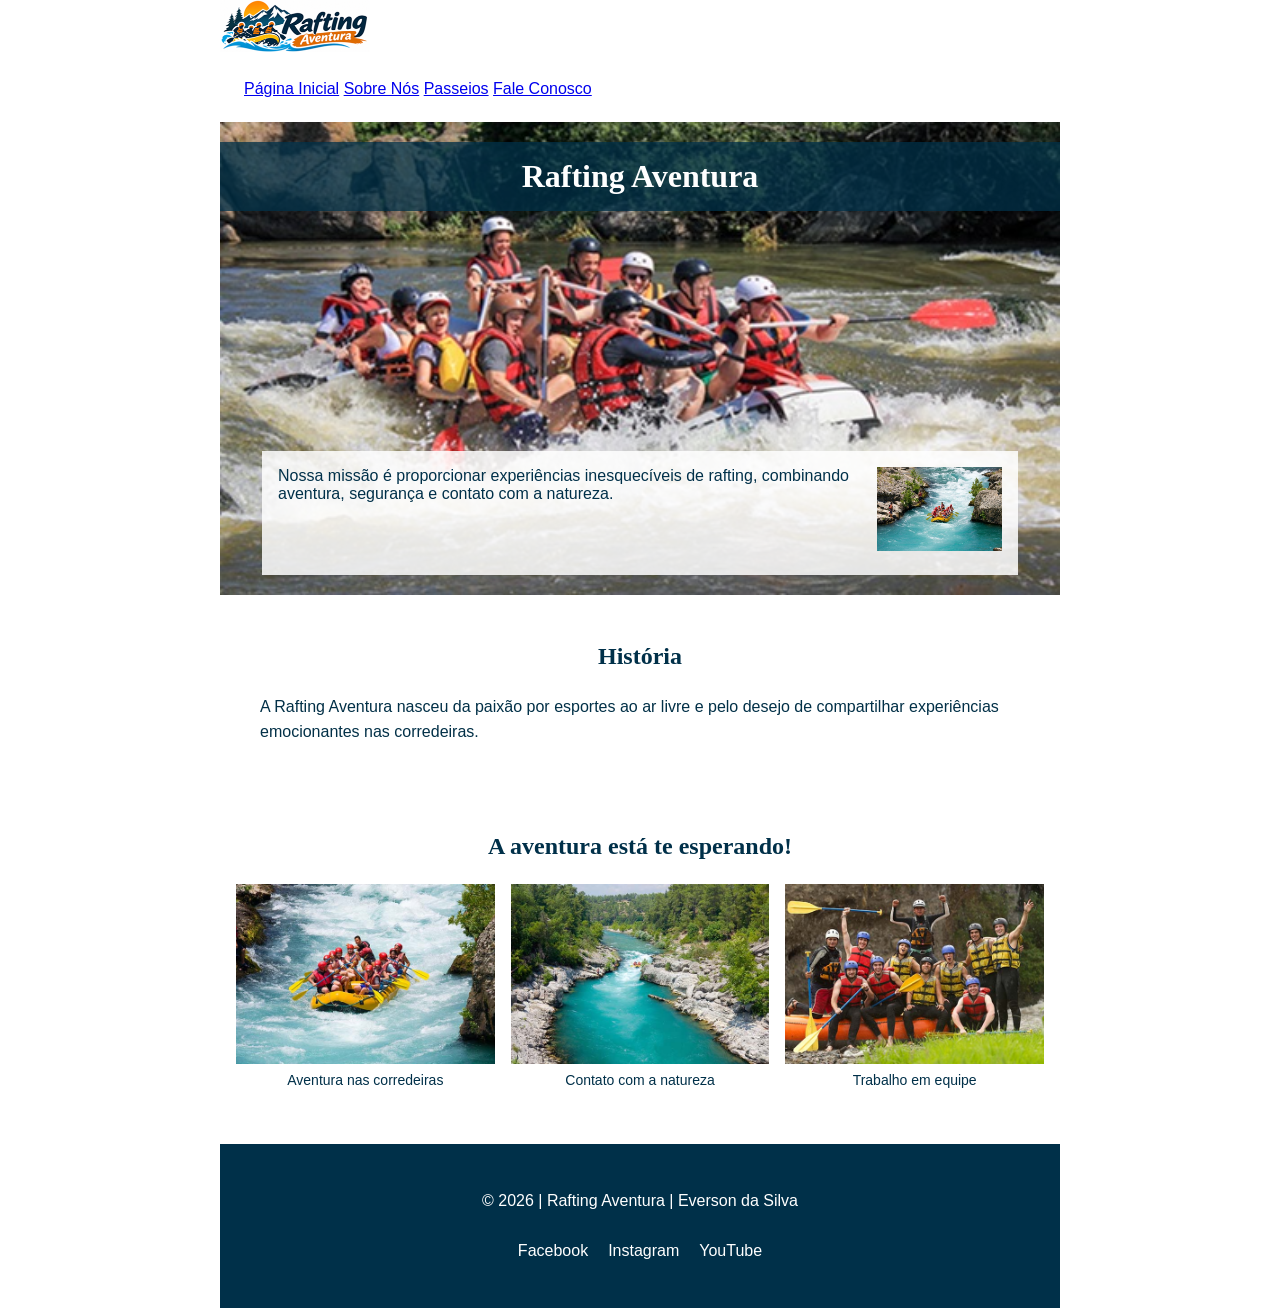
==== wwr/sobre.html @ cc5eb026 "WDD130 - Pagina Sobre Nos Rafting Aventura" ====
<!DOCTYPE html>
<html lang="pt-BR">
<head>
    <meta charset="UTF-8">
    <meta name="viewport" content="width=device-width, initial-scale=1.0">
    <meta name="description" content="Conheça nossa empresa de rafting, nossa história e nossa paixão por aventuras nas corredeiras.">
    <meta name="author" content="Everson da Silva">
    <title>Sobre Nós | Rafting Aventura</title>
    <link rel="stylesheet" href="estilos/rafting.css">
</head>
<body>

<header>
    <img src="imagens/logo-rafting.png"
         alt="Logotipo da empresa Rafting Aventura"
         width="150">

    <nav>
        <a href="index.html">Página Inicial</a>
        <a href="sobre.html">Sobre Nós</a>
        <a href="passeios.html">Passeios</a>
        <a href="contato.html">Fale Conosco</a>
    </nav>
</header>

  <main>
    <div class="hero">
    <img src="imagens/rafting10_1024.jpg"
         alt="Equipe de rafting navegando pelas corredeiras de um rio">

    <h1>Rafting Aventura</h1>

        <article>
    <img src="imagens/rafting65_600.jpg"
         alt="Grupo de pessoas aproveitando uma aventura de rafting">

    <p>
        Nossa missão é proporcionar experiências inesquecíveis
        de rafting, combinando aventura, segurança e contato
        com a natureza.
    </p>
</article>
    </div>

    <section>
        <h2>História</h2>
        <p>
            A Rafting Aventura nasceu da paixão por esportes
            ao ar livre e pelo desejo de compartilhar experiências
            emocionantes nas corredeiras.
        </p>
    </section>

    <section>
    <h2>A aventura está te esperando!</h2>

    <div class="galeria">
        <figure>
            <img src="imagens/rafting53_600.jpg"
                 alt="Equipe praticando rafting nas corredeiras">
            <figcaption>Aventura nas corredeiras</figcaption>
        </figure>

        <figure>
            <img src="imagens/rafting58_600.jpg"
                 alt="Paisagem natural de um rio para rafting">
            <figcaption>Contato com a natureza</figcaption>
        </figure>

        <figure>
            <img src="imagens/rafting59_600.jpg"
                 alt="Equipe reunida em uma atividade de rafting">
            <figcaption>Trabalho em equipe</figcaption>
        </figure>
    </div>
</section>
</main>

    <footer>
    <p>&copy; 2026 | Rafting Aventura | Everson da Silva</p>

    <nav class="redes-sociais">
        <a href="https://www.facebook.com/" target="_blank" rel="noopener noreferrer">
            Facebook
        </a>
        <a href="https://www.instagram.com/" target="_blank" rel="noopener noreferrer">
            Instagram
        </a>
        <a href="https://www.youtube.com/" target="_blank" rel="noopener noreferrer">
            YouTube
        </a>
    </nav>
</footer>

</body>
</html>
---- wwr/estilos/rafting.css ----
/* Variáveis de cores e fontes */
:root {
    --cor-primaria: #003049;
    --cor-secundaria: #0077b6;
    --cor-destaque1: #023047;
    --cor-destaque2: #ffb703;

    --fonte-titulo: Georgia, serif;
    --fonte-body: Arial, sans-serif;
}
/* Configuração inicial da página */
* {
    margin: 0;
    padding: 0;
    box-sizing: border-box;
}
/* Estilo geral da página */
body {
    font-family: var(--fonte-body);
    color: var(--cor-destaque1);
}

/* Largura e centralização da página */
header, main, footer {
    width: 840px;
    margin: 0 auto;
}

/* Estilo dos títulos */
h1, h2 {
    font-family: var(--fonte-titulo);
    color: var(--cor-primaria);
    text-align: center;
}
/* Espaçamentos dos elementos */
nav, p, section, article {
    margin: 16px;
    padding: 8px;
}
/* Seção principal com imagem de destaque */
.hero {
    position: relative;
}
/* Imagem principal do rafting */
.hero > img {
    display: block;
    width: 100%;
    height: auto;
}
/* Título sobre a imagem principal */
.hero h1 {
    position: absolute;
    top: 20px;
    left: 0;
    width: 100%;
    padding: 16px;
    background-color: rgb(0 48 73 / 75%);
    color: white;
    text-align: center;
}
/* Caixa de apresentação sobre a imagem */
.hero article {
    position: absolute;
    bottom: 20px;
    left: 5%;
    width: 90%;
    margin: 0;
    padding: 16px;
    background-color: rgb(255 255 255 / 85%);
    color: var(--cor-primaria);
}
/* Fotografia dentro do artigo */
.hero article img {
    float: right;
    width: 125px;
    height: auto;
    margin: 0 0 8px 16px;
}
/* Texto da missão */
.hero article p {
    margin: 0;
    padding: 0;
}
/* Seções de conteúdo */
section {
    margin: 32px 0;
    padding: 16px;
}

/* Títulos das seções */
section h2 {
    margin-bottom: 16px;
    color: var(--cor-primaria);
}

/* Parágrafos das seções */
section p {
    line-height: 1.6;
}
/* Galeria de aventuras */
.galeria {
    display: grid;
    grid-template-columns: repeat(3, 1fr);
    gap: 16px;
    margin-top: 24px;
}

/* Cada imagem da galeria */
.galeria figure {
    margin: 0;
    text-align: center;
}

/* Fotografias da galeria */
.galeria img {
    width: 100%;
    height: 180px;
    object-fit: cover;
    display: block;
}

/* Legendas das fotografias */
.galeria figcaption {
    margin-top: 8px;
    font-size: 14px;
    color: var(--cor-primaria);
}
/* Rodapé */
footer {
    margin-top: 40px;
    padding: 24px;
    background-color: var(--cor-primaria);
    color: white;
    text-align: center;
}

/* Links das redes sociais */
footer .redes-sociais {
    display: flex;
    justify-content: center;
    gap: 20px;
    margin-top: 16px;
}

/* Aparência dos links */
footer .redes-sociais a {
    color: white;
    text-decoration: none;
}

/* Efeito ao passar o mouse */
footer .redes-sociais a:hover {
    text-decoration: underline;
}
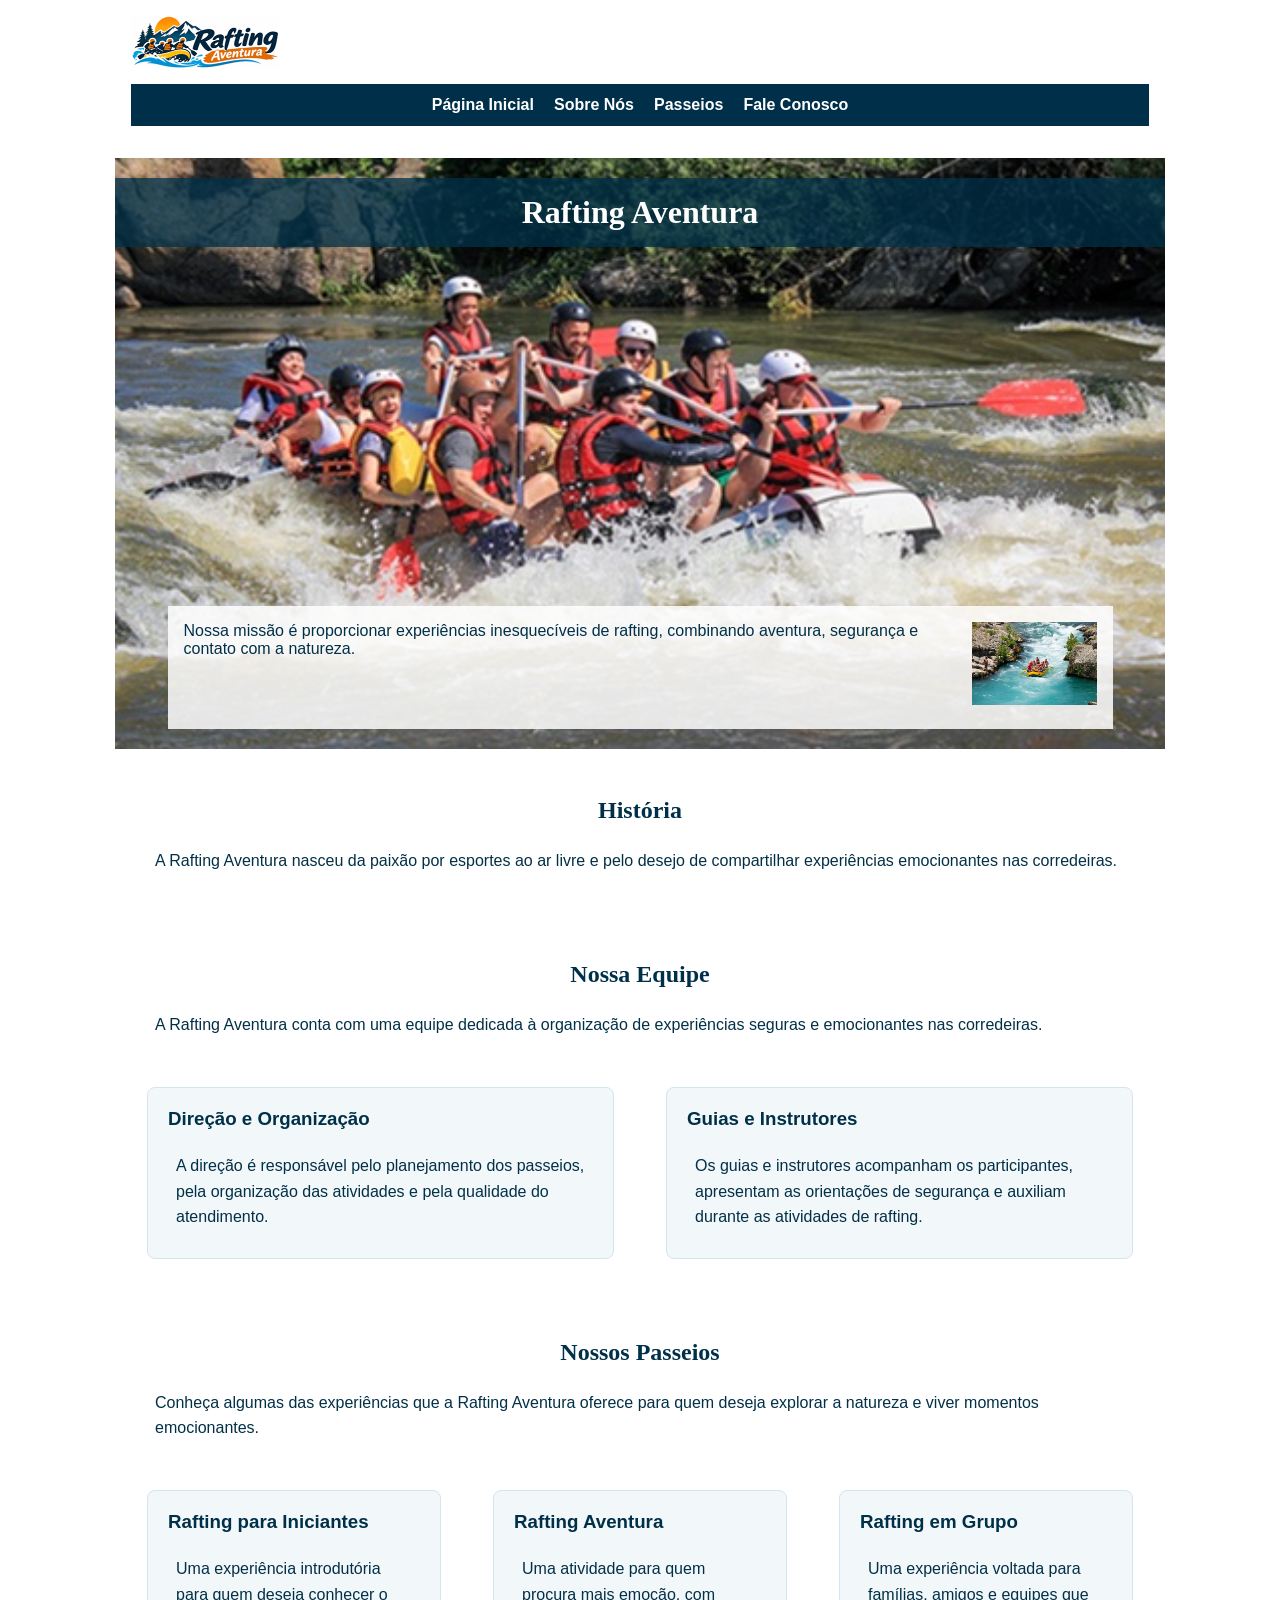
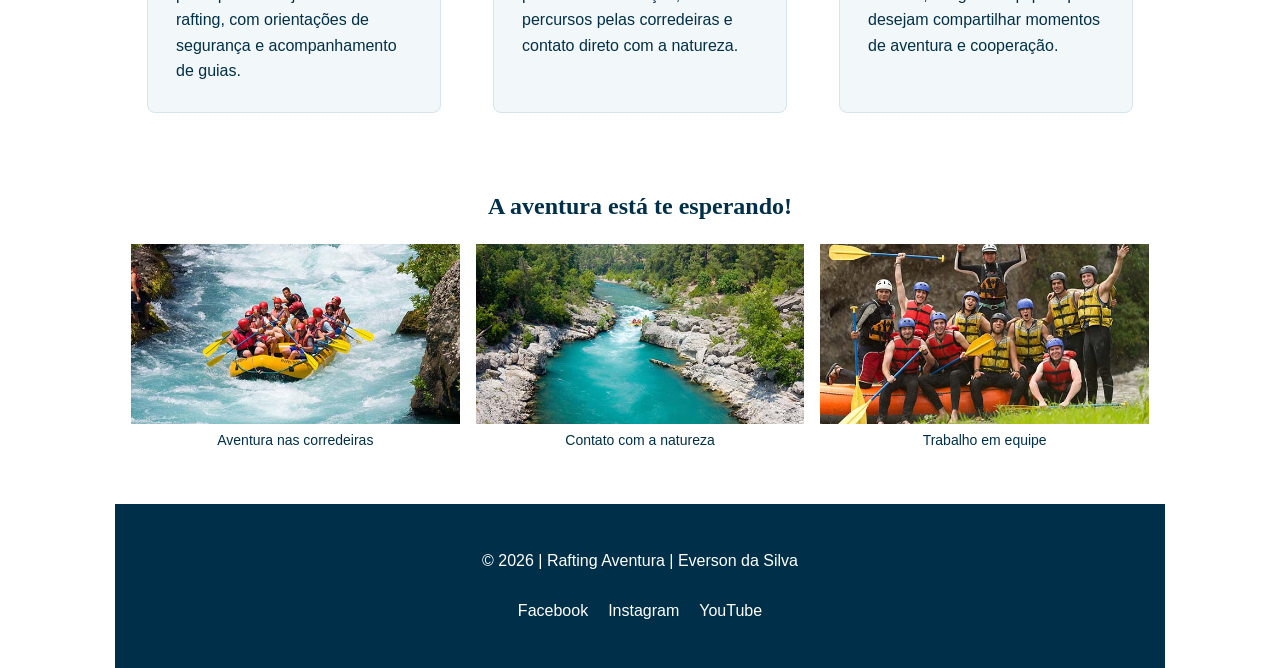
==== commit bb161edc: "WDD130 - Correcao e organizacao da pagina Sobre Nos" ====
--- a/wwr/sobre.html
+++ b/wwr/sobre.html
@@ -1,5 +1,7 @@
+
 <!DOCTYPE html>
 <html lang="pt-BR">
+
 <head>
     <meta charset="UTF-8">
     <meta name="viewport" content="width=device-width, initial-scale=1.0">
@@ -8,89 +10,198 @@
     <title>Sobre Nós | Rafting Aventura</title>
     <link rel="stylesheet" href="estilos/rafting.css">
 </head>
+
 <body>
 
-<header>
-    <img src="imagens/logo-rafting.png"
-         alt="Logotipo da empresa Rafting Aventura"
-         width="150">
-
-    <nav>
-        <a href="index.html">Página Inicial</a>
-        <a href="sobre.html">Sobre Nós</a>
-        <a href="passeios.html">Passeios</a>
-        <a href="contato.html">Fale Conosco</a>
-    </nav>
-</header>
-
-  <main>
-    <div class="hero">
-    <img src="imagens/rafting10_1024.jpg"
-         alt="Equipe de rafting navegando pelas corredeiras de um rio">
-
-    <h1>Rafting Aventura</h1>
-
-        <article>
-    <img src="imagens/rafting65_600.jpg"
-         alt="Grupo de pessoas aproveitando uma aventura de rafting">
-
-    <p>
-        Nossa missão é proporcionar experiências inesquecíveis
-        de rafting, combinando aventura, segurança e contato
-        com a natureza.
-    </p>
-</article>
-    </div>
-
-    <section>
-        <h2>História</h2>
-        <p>
-            A Rafting Aventura nasceu da paixão por esportes
-            ao ar livre e pelo desejo de compartilhar experiências
-            emocionantes nas corredeiras.
-        </p>
-    </section>
-
-    <section>
-    <h2>A aventura está te esperando!</h2>
-
-    <div class="galeria">
-        <figure>
-            <img src="imagens/rafting53_600.jpg"
-                 alt="Equipe praticando rafting nas corredeiras">
-            <figcaption>Aventura nas corredeiras</figcaption>
-        </figure>
-
-        <figure>
-            <img src="imagens/rafting58_600.jpg"
-                 alt="Paisagem natural de um rio para rafting">
-            <figcaption>Contato com a natureza</figcaption>
-        </figure>
-
-        <figure>
-            <img src="imagens/rafting59_600.jpg"
-                 alt="Equipe reunida em uma atividade de rafting">
-            <figcaption>Trabalho em equipe</figcaption>
-        </figure>
-    </div>
-</section>
-</main>
-
+    <!-- Cabeçalho -->
+    <header>
+        <img src="imagens/logo-rafting.png"
+             alt="Logotipo da empresa Rafting Aventura"
+             width="150">
+
+        <nav>
+            <a href="index.html">Página Inicial</a>
+            <a href="sobre.html">Sobre Nós</a>
+            <a href="passeios.html">Passeios</a>
+            <a href="contato.html">Fale Conosco</a>
+        </nav>
+    </header>
+
+    <main>
+
+        <!-- Imagem principal e missão -->
+        <div class="hero">
+            <img src="imagens/rafting10_1024.jpg"
+                 alt="Equipe de rafting navegando pelas corredeiras de um rio">
+
+            <h1>Rafting Aventura</h1>
+
+            <article>
+                <img src="imagens/rafting65_600.jpg"
+                     alt="Grupo de pessoas aproveitando uma aventura de rafting">
+
+                <p>
+                    Nossa missão é proporcionar experiências
+                    inesquecíveis de rafting, combinando aventura,
+                    segurança e contato com a natureza.
+                </p>
+            </article>
+        </div>
+
+        <!-- História -->
+        <section>
+            <h2>História</h2>
+
+            <p>
+                A Rafting Aventura nasceu da paixão por esportes
+                ao ar livre e pelo desejo de compartilhar
+                experiências emocionantes nas corredeiras.
+            </p>
+        </section>
+
+        <!-- Nossa Equipe -->
+        <section class="equipe">
+            <h2>Nossa Equipe</h2>
+
+            <p>
+                A Rafting Aventura conta com uma equipe dedicada
+                à organização de experiências seguras e emocionantes
+                nas corredeiras.
+            </p>
+
+            <div class="equipe-conteudo">
+
+                <article>
+                    <h3>Direção e Organização</h3>
+
+                    <p>
+                        A direção é responsável pelo planejamento
+                        dos passeios, pela organização das atividades
+                        e pela qualidade do atendimento.
+                    </p>
+                </article>
+
+                <article>
+                    <h3>Guias e Instrutores</h3>
+
+                    <p>
+                        Os guias e instrutores acompanham os
+                        participantes, apresentam as orientações
+                        de segurança e auxiliam durante as
+                        atividades de rafting.
+                    </p>
+                </article>
+
+            </div>
+        </section>
+
+        <!-- Resumo dos Passeios -->
+        <section class="passeios">
+            <h2>Nossos Passeios</h2>
+
+            <p>
+                Conheça algumas das experiências que a
+                Rafting Aventura oferece para quem deseja
+                explorar a natureza e viver momentos emocionantes.
+            </p>
+
+            <div class="passeios-conteudo">
+
+                <article>
+                    <h3>Rafting para Iniciantes</h3>
+
+                    <p>
+                        Uma experiência introdutória para quem
+                        deseja conhecer o rafting, com orientações
+                        de segurança e acompanhamento de guias.
+                    </p>
+                </article>
+
+                <article>
+                    <h3>Rafting Aventura</h3>
+
+                    <p>
+                        Uma atividade para quem procura mais
+                        emoção, com percursos pelas corredeiras
+                        e contato direto com a natureza.
+                    </p>
+                </article>
+
+                <article>
+                    <h3>Rafting em Grupo</h3>
+
+                    <p>
+                        Uma experiência voltada para famílias,
+                        amigos e equipes que desejam compartilhar
+                        momentos de aventura e cooperação.
+                    </p>
+                </article>
+
+            </div>
+        </section>
+
+        <!-- Galeria de aventuras -->
+        <section>
+            <h2>A aventura está te esperando!</h2>
+
+            <div class="galeria">
+
+                <figure>
+                    <img src="imagens/rafting53_600.jpg"
+                         alt="Equipe praticando rafting nas corredeiras">
+
+                    <figcaption>
+                        Aventura nas corredeiras
+                    </figcaption>
+                </figure>
+
+                <figure>
+                    <img src="imagens/rafting58_600.jpg"
+                         alt="Paisagem natural de um rio para rafting">
+
+                    <figcaption>
+                        Contato com a natureza
+                    </figcaption>
+                </figure>
+
+                <figure>
+                    <img src="imagens/rafting59_600.jpg"
+                         alt="Equipe reunida em uma atividade de rafting">
+
+                    <figcaption>
+                        Trabalho em equipe
+                    </figcaption>
+                </figure>
+
+            </div>
+        </section>
+
+    </main>
+
+    <!-- Rodapé -->
     <footer>
-    <p>&copy; 2026 | Rafting Aventura | Everson da Silva</p>
-
-    <nav class="redes-sociais">
-        <a href="https://www.facebook.com/" target="_blank" rel="noopener noreferrer">
-            Facebook
-        </a>
-        <a href="https://www.instagram.com/" target="_blank" rel="noopener noreferrer">
-            Instagram
-        </a>
-        <a href="https://www.youtube.com/" target="_blank" rel="noopener noreferrer">
-            YouTube
-        </a>
-    </nav>
-</footer>
+        <p>&copy; 2026 | Rafting Aventura | Everson da Silva</p>
+
+        <nav class="redes-sociais">
+            <a href="https://www.facebook.com/"
+               target="_blank"
+               rel="noopener noreferrer">
+                Facebook
+            </a>
+
+            <a href="https://www.instagram.com/"
+               target="_blank"
+               rel="noopener noreferrer">
+                Instagram
+            </a>
+
+            <a href="https://www.youtube.com/"
+               target="_blank"
+               rel="noopener noreferrer">
+                YouTube
+            </a>
+        </nav>
+    </footer>
 
 </body>
-</html>+</html>
--- a/wwr/estilos/rafting.css
+++ b/wwr/estilos/rafting.css
@@ -22,7 +22,8 @@
 
 /* Largura e centralização da página */
 header, main, footer {
-    width: 840px;
+    width: 100%;
+    max-width: 1050px;
     margin: 0 auto;
 }
 
@@ -151,4 +152,184 @@
 /* Efeito ao passar o mouse */
 footer .redes-sociais a:hover {
     text-decoration: underline;
+}
+
+/* Seção Nossa Equipe */
+.equipe-conteudo {
+    display: grid;
+    grid-template-columns: repeat(2, 1fr);
+    gap: 20px;
+    margin-top: 25px;
+}
+
+.equipe-conteudo article {
+    background-color: #f2f7fa;
+    border: 1px solid #d5e4ed;
+    border-radius: 8px;
+    padding: 20px;
+}
+
+.equipe-conteudo h3 {
+    color: var(--cor-primaria);
+    margin-bottom: 15px;
+}
+
+.equipe-conteudo p {
+    margin: 0;
+    line-height: 1.6;
+}
+
+/* Ajuste para telas menores */
+@media (max-width: 600px) {
+    .equipe-conteudo {
+        grid-template-columns: 1fr;
+    }
+}
+
+/* Seção Nossos Passeios */
+.passeios-conteudo {
+    display: grid;
+    grid-template-columns: repeat(3, 1fr);
+    gap: 20px;
+    margin-top: 25px;
+}
+
+.passeios-conteudo article {
+    background-color: #f2f7fa;
+    border: 1px solid #d5e4ed;
+    border-radius: 8px;
+    padding: 20px;
+}
+
+.passeios-conteudo h3 {
+    color: var(--cor-primaria);
+    margin-bottom: 15px;
+}
+
+.passeios-conteudo p {
+    margin: 0;
+    line-height: 1.6;
+}
+
+/* Ajustes para tablets */
+@media (max-width: 900px) {
+    .passeios-conteudo {
+        grid-template-columns: repeat(2, 1fr);
+    }
+}
+
+/* Ajustes para celulares */
+/* Ajustes para celulares */
+@media (max-width: 600px) {
+
+    header, main, footer {
+        width: 100%;
+    }
+
+    .hero > img {
+        width: 100%;
+        height: auto;
+    }
+
+    .hero h1 {
+        position: static;
+        font-size: 1.5rem;
+    }
+
+    .hero article {
+        position: static;
+        width: 100%;
+        margin: 0;
+        padding: 16px;
+    }
+
+    .hero article img {
+        width: 100px;
+    }
+
+    .galeria {
+        grid-template-columns: 1fr;
+    }
+
+    .equipe-conteudo {
+        grid-template-columns: 1fr;
+    }
+
+    .passeios-conteudo {
+        grid-template-columns: 1fr;
+    }
+
+    header nav {
+        gap: 12px;
+    }
+}
+/* Cabeçalho */
+header {
+    padding: 16px;
+}
+
+/* Logo */
+header > img {
+    display: block;
+    max-width: 150px;
+    height: auto;
+}
+
+/* Menu principal */
+header nav {
+    display: flex;
+    justify-content: center;
+    align-items: center;
+    flex-wrap: wrap;
+    gap: 20px;
+    margin: 16px 0;
+    padding: 12px;
+    background-color: var(--cor-primaria);
+}
+
+/* Links do menu */
+header nav a {
+    color: white;
+    text-decoration: none;
+    font-weight: bold;
+}
+
+/* Efeito nos links */
+header nav a:hover {
+    color: var(--cor-destaque2);
+    text-decoration: underline;
+}
+/* =========================================
+   AJUSTES FINAIS - VERSÃO PARA CELULAR
+   ========================================= */
+
+@media (max-width: 600px) {
+
+    /* Menu organizado em duas colunas */
+    header nav {
+        display: grid;
+        grid-template-columns: repeat(2, 1fr);
+        gap: 10px;
+        text-align: center;
+    }
+
+    header nav a {
+        display: block;
+        padding: 8px 4px;
+        font-size: 15px;
+    }
+
+    /* Reduzir espaços entre as seções */
+    main section {
+        margin-top: 20px;
+        margin-bottom: 20px;
+        padding-top: 12px;
+        padding-bottom: 12px;
+    }
+
+    /* Espaçamento dos títulos */
+    main section h2 {
+        margin-bottom: 12px;
+    }
+
 }
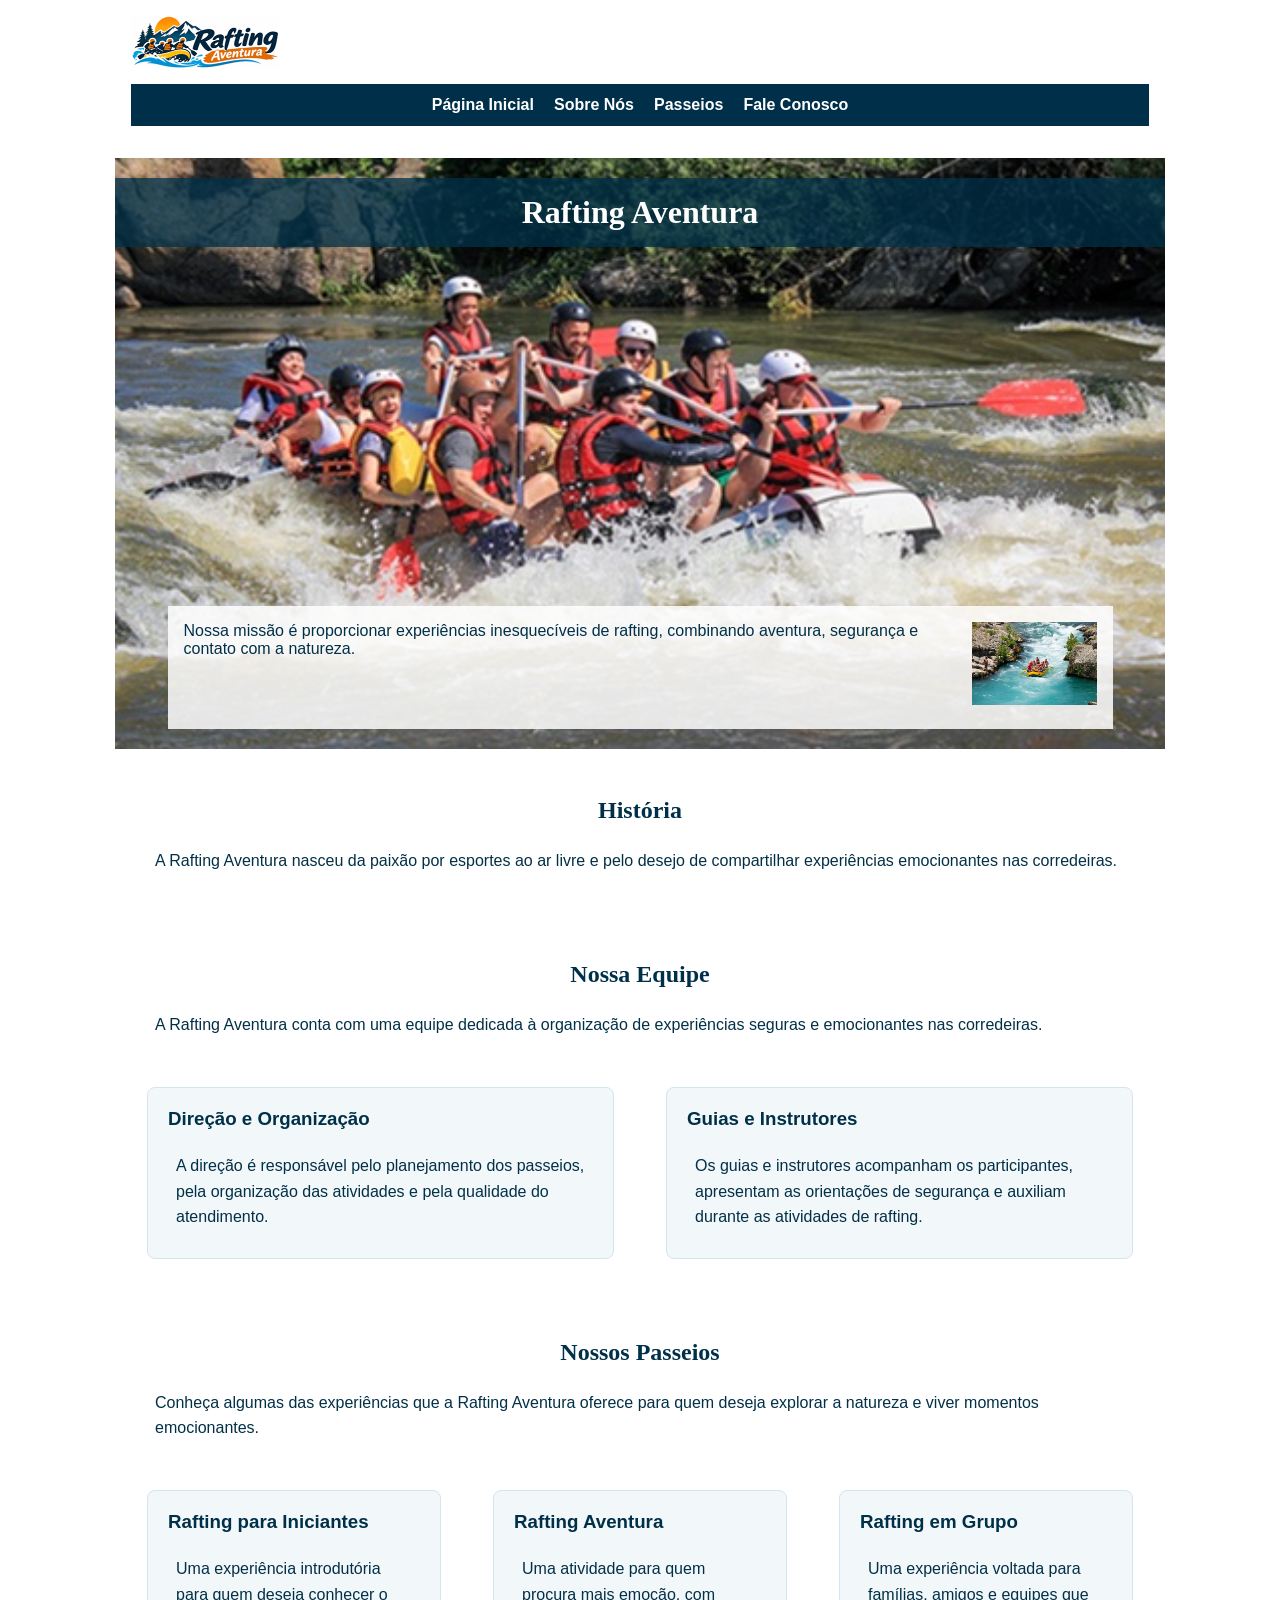
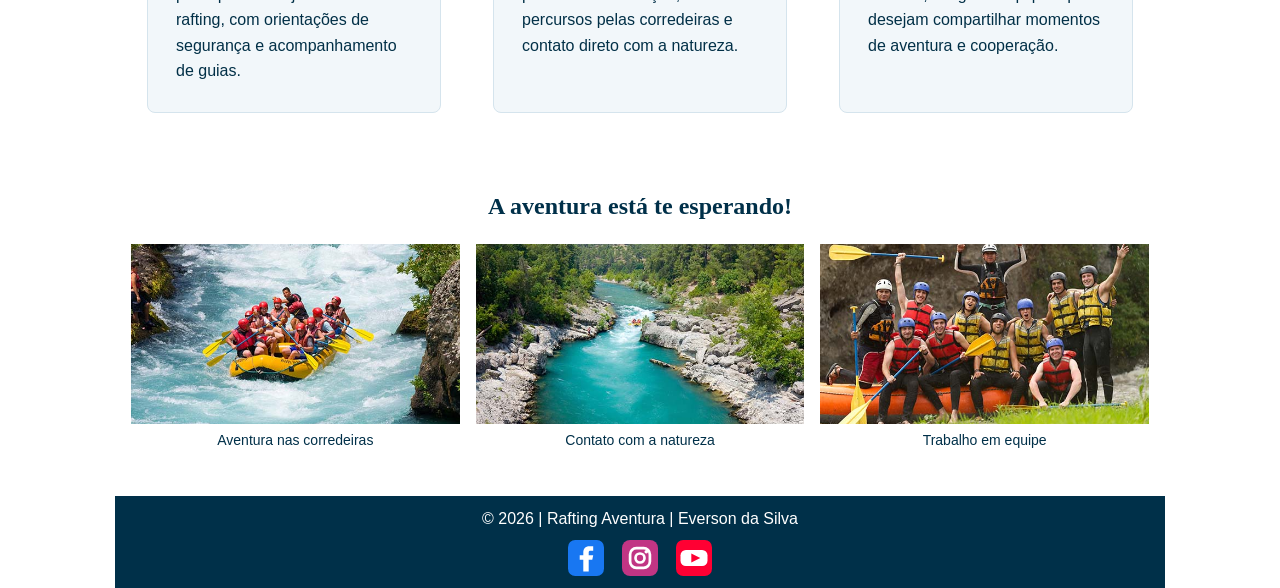
==== commit 70fb0c61: "WDD130 S03 - Ajustes finais da pagina Sobre Nos" ====
--- a/wwr/sobre.html
+++ b/wwr/sobre.html
@@ -48,7 +48,7 @@
             </article>
         </div>
 
-        <!-- História -->
+        <!-- Primeira seção: História -->
         <section>
             <h2>História</h2>
 
@@ -60,7 +60,7 @@
         </section>
 
         <!-- Nossa Equipe -->
-        <section class="equipe">
+        <div class="equipe">
             <h2>Nossa Equipe</h2>
 
             <p>
@@ -93,10 +93,10 @@
                 </article>
 
             </div>
-        </section>
+        </div>
 
         <!-- Resumo dos Passeios -->
-        <section class="passeios">
+        <div class="passeios">
             <h2>Nossos Passeios</h2>
 
             <p>
@@ -138,9 +138,9 @@
                 </article>
 
             </div>
-        </section>
-
-        <!-- Galeria de aventuras -->
+        </div>
+
+        <!-- Segunda seção: Galeria de aventuras -->
         <section>
             <h2>A aventura está te esperando!</h2>
 
@@ -182,25 +182,29 @@
     <footer>
         <p>&copy; 2026 | Rafting Aventura | Everson da Silva</p>
 
-        <nav class="redes-sociais">
-            <a href="https://www.facebook.com/"
-               target="_blank"
-               rel="noopener noreferrer">
-                Facebook
-            </a>
-
-            <a href="https://www.instagram.com/"
-               target="_blank"
-               rel="noopener noreferrer">
-                Instagram
-            </a>
-
-            <a href="https://www.youtube.com/"
-               target="_blank"
-               rel="noopener noreferrer">
-                YouTube
-            </a>
-        </nav>
+        
+<nav class="redes-sociais">
+    <a href="https://www.facebook.com/"
+       target="_blank"
+       rel="noopener noreferrer">
+        <img src="imagens/facebook.svg"
+             alt="Facebook">
+    </a>
+
+    <a href="https://www.instagram.com/"
+       target="_blank"
+       rel="noopener noreferrer">
+        <img src="imagens/instagram.svg"
+             alt="Instagram">
+    </a>
+
+    <a href="https://www.youtube.com/"
+       target="_blank"
+       rel="noopener noreferrer">
+        <img src="imagens/youtube.svg"
+             alt="YouTube">
+    </a>
+</nav>
     </footer>
 
 </body>
--- a/wwr/estilos/rafting.css
+++ b/wwr/estilos/rafting.css
@@ -1,269 +1,59 @@
-/* Variáveis de cores e fontes */
+
+/* =========================================
+   VARIÁVEIS DE CORES E FONTES
+   ========================================= */
 :root {
     --cor-primaria: #003049;
-    --cor-secundaria: #0077b6;
     --cor-destaque1: #023047;
     --cor-destaque2: #ffb703;
 
     --fonte-titulo: Georgia, serif;
     --fonte-body: Arial, sans-serif;
 }
-/* Configuração inicial da página */
+
+/* Configuração inicial */
 * {
     margin: 0;
     padding: 0;
     box-sizing: border-box;
 }
-/* Estilo geral da página */
+
+/* Estilo geral */
 body {
     font-family: var(--fonte-body);
     color: var(--cor-destaque1);
 }
 
-/* Largura e centralização da página */
-header, main, footer {
+/* Largura e centralização */
+header,
+main,
+footer {
     width: 100%;
     max-width: 1050px;
-    margin: 0 auto;
-}
-
-/* Estilo dos títulos */
-h1, h2 {
+    margin-left: auto;
+    margin-right: auto;
+}
+
+/* Títulos */
+h1,
+h2 {
     font-family: var(--fonte-titulo);
     color: var(--cor-primaria);
     text-align: center;
 }
-/* Espaçamentos dos elementos */
-nav, p, section, article {
+
+/* Espaçamentos gerais */
+nav,
+p,
+section,
+article {
     margin: 16px;
     padding: 8px;
 }
-/* Seção principal com imagem de destaque */
-.hero {
-    position: relative;
-}
-/* Imagem principal do rafting */
-.hero > img {
-    display: block;
-    width: 100%;
-    height: auto;
-}
-/* Título sobre a imagem principal */
-.hero h1 {
-    position: absolute;
-    top: 20px;
-    left: 0;
-    width: 100%;
-    padding: 16px;
-    background-color: rgb(0 48 73 / 75%);
-    color: white;
-    text-align: center;
-}
-/* Caixa de apresentação sobre a imagem */
-.hero article {
-    position: absolute;
-    bottom: 20px;
-    left: 5%;
-    width: 90%;
-    margin: 0;
-    padding: 16px;
-    background-color: rgb(255 255 255 / 85%);
-    color: var(--cor-primaria);
-}
-/* Fotografia dentro do artigo */
-.hero article img {
-    float: right;
-    width: 125px;
-    height: auto;
-    margin: 0 0 8px 16px;
-}
-/* Texto da missão */
-.hero article p {
-    margin: 0;
-    padding: 0;
-}
-/* Seções de conteúdo */
-section {
-    margin: 32px 0;
-    padding: 16px;
-}
-
-/* Títulos das seções */
-section h2 {
-    margin-bottom: 16px;
-    color: var(--cor-primaria);
-}
-
-/* Parágrafos das seções */
-section p {
-    line-height: 1.6;
-}
-/* Galeria de aventuras */
-.galeria {
-    display: grid;
-    grid-template-columns: repeat(3, 1fr);
-    gap: 16px;
-    margin-top: 24px;
-}
-
-/* Cada imagem da galeria */
-.galeria figure {
-    margin: 0;
-    text-align: center;
-}
-
-/* Fotografias da galeria */
-.galeria img {
-    width: 100%;
-    height: 180px;
-    object-fit: cover;
-    display: block;
-}
-
-/* Legendas das fotografias */
-.galeria figcaption {
-    margin-top: 8px;
-    font-size: 14px;
-    color: var(--cor-primaria);
-}
-/* Rodapé */
-footer {
-    margin-top: 40px;
-    padding: 24px;
-    background-color: var(--cor-primaria);
-    color: white;
-    text-align: center;
-}
-
-/* Links das redes sociais */
-footer .redes-sociais {
-    display: flex;
-    justify-content: center;
-    gap: 20px;
-    margin-top: 16px;
-}
-
-/* Aparência dos links */
-footer .redes-sociais a {
-    color: white;
-    text-decoration: none;
-}
-
-/* Efeito ao passar o mouse */
-footer .redes-sociais a:hover {
-    text-decoration: underline;
-}
-
-/* Seção Nossa Equipe */
-.equipe-conteudo {
-    display: grid;
-    grid-template-columns: repeat(2, 1fr);
-    gap: 20px;
-    margin-top: 25px;
-}
-
-.equipe-conteudo article {
-    background-color: #f2f7fa;
-    border: 1px solid #d5e4ed;
-    border-radius: 8px;
-    padding: 20px;
-}
-
-.equipe-conteudo h3 {
-    color: var(--cor-primaria);
-    margin-bottom: 15px;
-}
-
-.equipe-conteudo p {
-    margin: 0;
-    line-height: 1.6;
-}
-
-/* Ajuste para telas menores */
-@media (max-width: 600px) {
-    .equipe-conteudo {
-        grid-template-columns: 1fr;
-    }
-}
-
-/* Seção Nossos Passeios */
-.passeios-conteudo {
-    display: grid;
-    grid-template-columns: repeat(3, 1fr);
-    gap: 20px;
-    margin-top: 25px;
-}
-
-.passeios-conteudo article {
-    background-color: #f2f7fa;
-    border: 1px solid #d5e4ed;
-    border-radius: 8px;
-    padding: 20px;
-}
-
-.passeios-conteudo h3 {
-    color: var(--cor-primaria);
-    margin-bottom: 15px;
-}
-
-.passeios-conteudo p {
-    margin: 0;
-    line-height: 1.6;
-}
-
-/* Ajustes para tablets */
-@media (max-width: 900px) {
-    .passeios-conteudo {
-        grid-template-columns: repeat(2, 1fr);
-    }
-}
-
-/* Ajustes para celulares */
-/* Ajustes para celulares */
-@media (max-width: 600px) {
-
-    header, main, footer {
-        width: 100%;
-    }
-
-    .hero > img {
-        width: 100%;
-        height: auto;
-    }
-
-    .hero h1 {
-        position: static;
-        font-size: 1.5rem;
-    }
-
-    .hero article {
-        position: static;
-        width: 100%;
-        margin: 0;
-        padding: 16px;
-    }
-
-    .hero article img {
-        width: 100px;
-    }
-
-    .galeria {
-        grid-template-columns: 1fr;
-    }
-
-    .equipe-conteudo {
-        grid-template-columns: 1fr;
-    }
-
-    .passeios-conteudo {
-        grid-template-columns: 1fr;
-    }
-
-    header nav {
-        gap: 12px;
-    }
-}
-/* Cabeçalho */
+
+/* =========================================
+   CABEÇALHO
+   ========================================= */
 header {
     padding: 16px;
 }
@@ -299,13 +89,230 @@
     color: var(--cor-destaque2);
     text-decoration: underline;
 }
-/* =========================================
-   AJUSTES FINAIS - VERSÃO PARA CELULAR
-   ========================================= */
-
+
+/* =========================================
+   IMAGEM PRINCIPAL E MISSÃO
+   ========================================= */
+.hero {
+    position: relative;
+}
+
+.hero > img {
+    display: block;
+    width: 100%;
+    height: auto;
+}
+
+/* Título sobre a imagem */
+.hero h1 {
+    position: absolute;
+    top: 20px;
+    left: 0;
+    width: 100%;
+    padding: 16px;
+    background-color: rgb(0 48 73 / 75%);
+    color: white;
+    text-align: center;
+}
+
+/* Caixa da missão */
+.hero article {
+    position: absolute;
+    bottom: 20px;
+    left: 5%;
+    width: 90%;
+    margin: 0;
+    padding: 16px;
+    background-color: rgb(255 255 255 / 85%);
+    color: var(--cor-primaria);
+}
+
+/* Fotografia dentro da missão */
+.hero article img {
+    float: right;
+    width: 125px;
+    height: auto;
+    margin: 0 0 8px 16px;
+}
+
+/* Texto da missão */
+.hero article p {
+    margin: 0;
+    padding: 0;
+}
+
+/* =========================================
+   SEÇÕES DE CONTEÚDO
+   ========================================= */
+section {
+    margin: 32px 0;
+    padding: 16px;
+}
+
+section h2 {
+    margin-bottom: 16px;
+    color: var(--cor-primaria);
+}
+
+section p {
+    line-height: 1.6;
+}
+
+/* =========================================
+   NOSSA EQUIPE E NOSSOS PASSEIOS
+   ========================================= */
+.equipe,
+.passeios {
+    margin: 32px 0;
+    padding: 16px;
+}
+
+.equipe h2,
+.passeios h2 {
+    margin-bottom: 16px;
+    color: var(--cor-primaria);
+}
+
+.equipe > p,
+.passeios > p {
+    line-height: 1.6;
+}
+
+/* Equipe: duas colunas */
+.equipe-conteudo {
+    display: grid;
+    grid-template-columns: repeat(2, 1fr);
+    gap: 20px;
+    margin-top: 25px;
+}
+
+/* Passeios: três colunas */
+.passeios-conteudo {
+    display: grid;
+    grid-template-columns: repeat(3, 1fr);
+    gap: 20px;
+    margin-top: 25px;
+}
+
+/* Cartões */
+.equipe-conteudo article,
+.passeios-conteudo article {
+    background-color: #f2f7fa;
+    border: 1px solid #d5e4ed;
+    border-radius: 8px;
+    padding: 20px;
+}
+
+.equipe-conteudo h3,
+.passeios-conteudo h3 {
+    color: var(--cor-primaria);
+    margin-bottom: 15px;
+}
+
+.equipe-conteudo p,
+.passeios-conteudo p {
+    margin: 0;
+    line-height: 1.6;
+}
+
+/* =========================================
+   GALERIA DE AVENTURAS
+   ========================================= */
+.galeria {
+    display: grid;
+    grid-template-columns: repeat(3, 1fr);
+    gap: 16px;
+    margin-top: 24px;
+}
+
+.galeria figure {
+    margin: 0;
+    text-align: center;
+}
+
+.galeria img {
+    width: 100%;
+    height: 180px;
+    object-fit: cover;
+    display: block;
+}
+
+.galeria figcaption {
+    margin-top: 8px;
+    font-size: 14px;
+    color: var(--cor-primaria);
+}
+
+/* =========================================
+   RODAPÉ COMPACTO
+   ========================================= */
+footer {
+    margin-top: 30px;
+    padding: 12px 20px;
+    background-color: var(--cor-primaria);
+    color: white;
+    text-align: center;
+}
+
+/* Texto de copyright */
+footer p {
+    margin: 0;
+    padding: 0;
+    line-height: 1.4;
+}
+
+/* Redes sociais */
+footer .redes-sociais {
+    display: flex;
+    justify-content: center;
+    align-items: center;
+    gap: 18px;
+    margin: 10px 0 0;
+    padding: 0;
+}
+
+/* Links */
+footer .redes-sociais a {
+    display: inline-flex;
+    justify-content: center;
+    align-items: center;
+    color: white;
+    text-decoration: none;
+}
+
+/* Ícones */
+footer .redes-sociais img {
+    display: block;
+    width: 36px;
+    height: 36px;
+}
+
+/* Efeito ao passar o mouse */
+footer .redes-sociais a:hover {
+    opacity: 0.8;
+}
+
+/* =========================================
+   RESPONSIVIDADE PARA TABLETS
+   ========================================= */
+@media (max-width: 900px) {
+    .passeios-conteudo {
+        grid-template-columns: repeat(2, 1fr);
+    }
+}
+
+/* =========================================
+   RESPONSIVIDADE PARA CELULARES
+   ========================================= */
 @media (max-width: 600px) {
 
-    /* Menu organizado em duas colunas */
+    header,
+    main,
+    footer {
+        width: 100%;
+    }
+
+    /* Menu em duas colunas */
     header nav {
         display: grid;
         grid-template-columns: repeat(2, 1fr);
@@ -319,7 +326,29 @@
         font-size: 15px;
     }
 
-    /* Reduzir espaços entre as seções */
+    /* Imagem principal */
+    .hero > img {
+        width: 100%;
+        height: auto;
+    }
+
+    .hero h1 {
+        position: static;
+        font-size: 1.5rem;
+    }
+
+    .hero article {
+        position: static;
+        width: 100%;
+        margin: 0;
+        padding: 16px;
+    }
+
+    .hero article img {
+        width: 100px;
+    }
+
+    /* Espaçamento entre as seções */
     main section {
         margin-top: 20px;
         margin-bottom: 20px;
@@ -327,9 +356,37 @@
         padding-bottom: 12px;
     }
 
-    /* Espaçamento dos títulos */
     main section h2 {
         margin-bottom: 12px;
     }
 
-}+    /* Equipe e passeios em uma coluna */
+    .equipe-conteudo,
+    .passeios-conteudo {
+        grid-template-columns: 1fr;
+    }
+
+    /* Galeria em uma coluna */
+    .galeria {
+        grid-template-columns: 1fr;
+    }
+
+    /* Rodapé compacto no celular */
+    footer {
+        padding: 12px 10px;
+    }
+
+    footer p {
+        font-size: 14px;
+    }
+
+    footer .redes-sociais {
+        gap: 16px;
+        margin-top: 10px;
+    }
+
+    footer .redes-sociais img {
+        width: 34px;
+        height: 34px;
+    }
+}
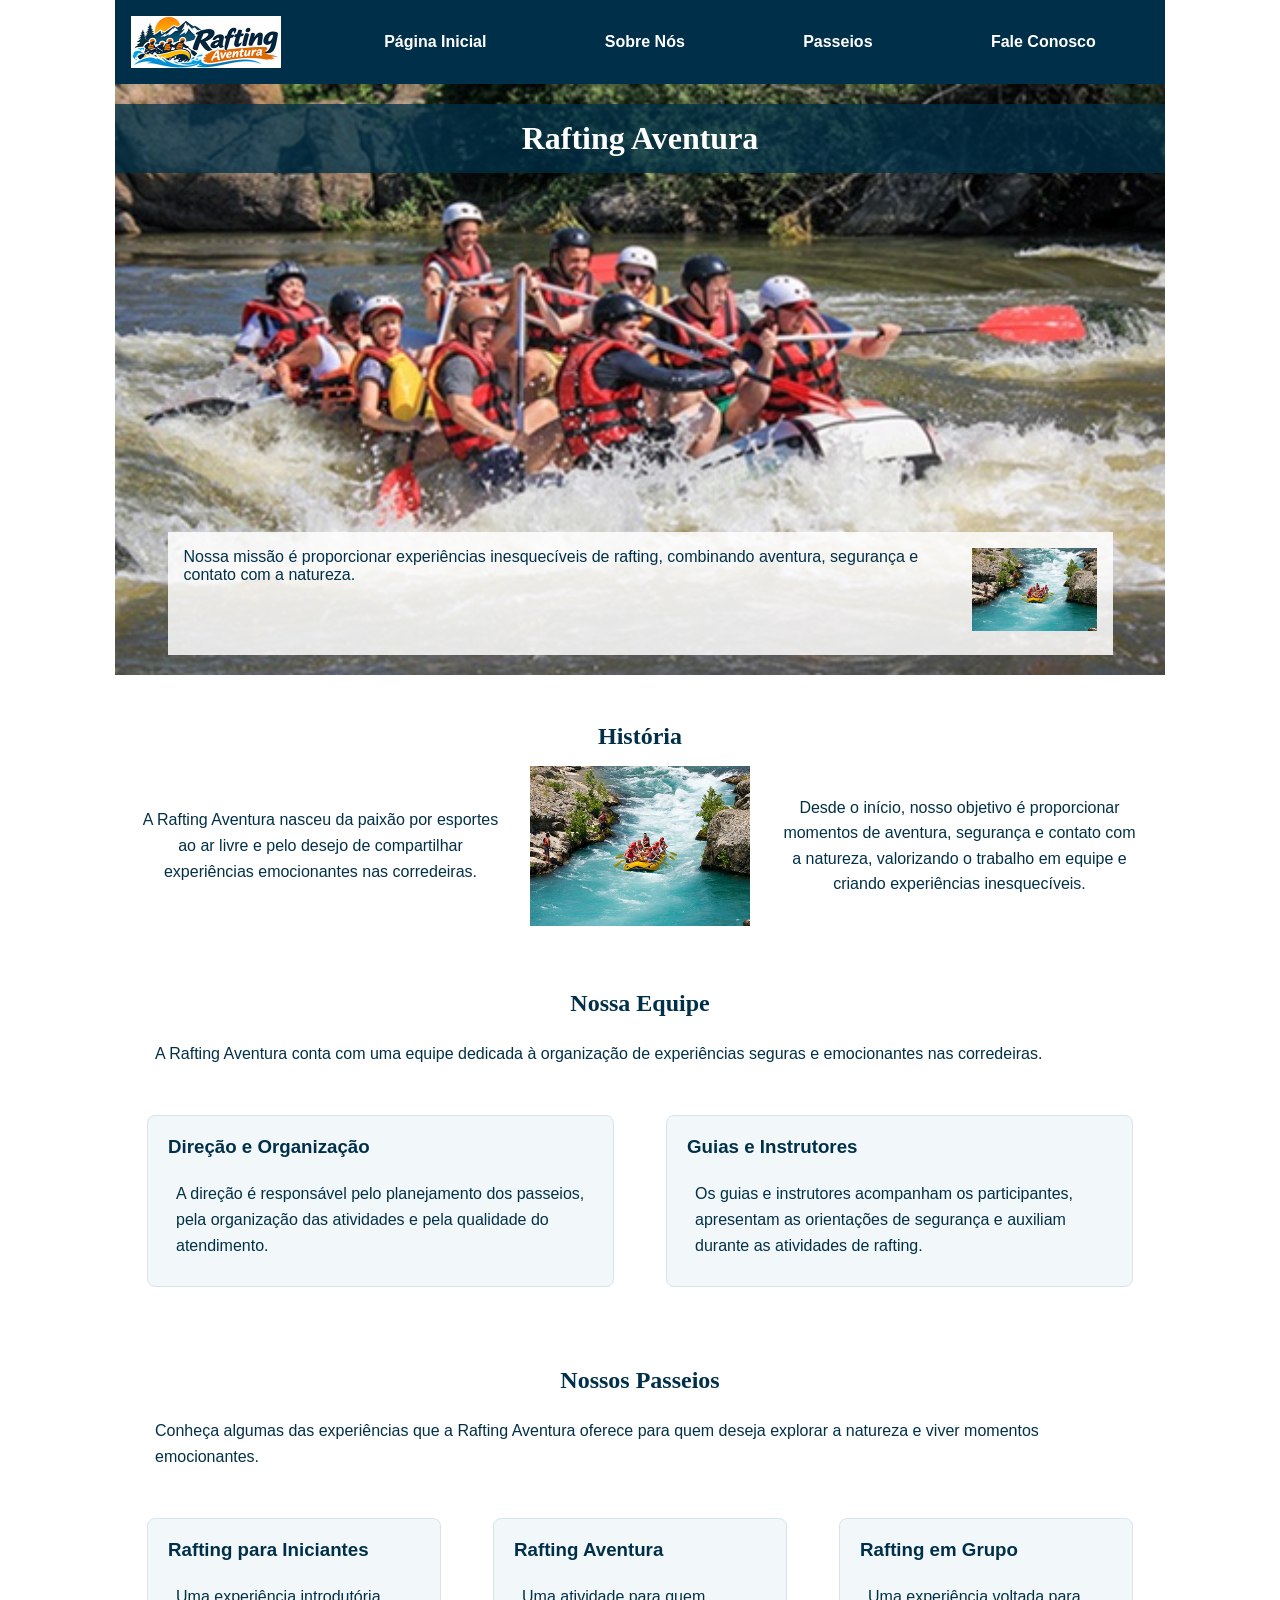
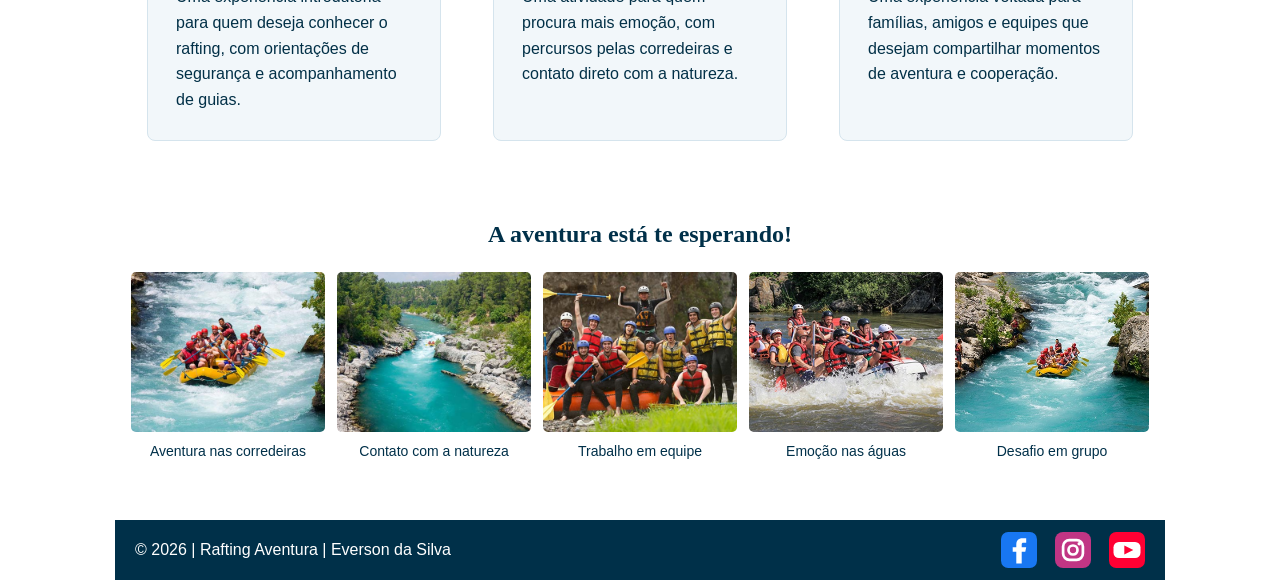
==== commit 1013229b: "Atualiza layout da pagina Sobre Nos - Semana 04" ====
--- a/wwr/sobre.html
+++ b/wwr/sobre.html
@@ -1,6 +1,7 @@
 
 <!DOCTYPE html>
 <html lang="pt-BR">
+    
 
 <head>
     <meta charset="UTF-8">
@@ -48,16 +49,30 @@
             </article>
         </div>
 
-        <!-- Primeira seção: História -->
-        <section>
-            <h2>História</h2>
-
-            <p>
-                A Rafting Aventura nasceu da paixão por esportes
-                ao ar livre e pelo desejo de compartilhar
-                experiências emocionantes nas corredeiras.
-            </p>
-        </section>
+        
+<!-- Primeira seção: História -->
+<section class="historia">
+    <h2>História</h2>
+
+    <div class="historia-conteudo">
+        <p>
+            A Rafting Aventura nasceu da paixão por esportes
+            ao ar livre e pelo desejo de compartilhar experiências
+            emocionantes nas corredeiras.
+        </p>
+
+        <img src="imagens/rafting65_600.jpg"
+             alt="Participantes de uma aventura de rafting">
+
+        <p>
+            Desde o início, nosso objetivo é proporcionar
+            momentos de aventura, segurança e contato com
+            a natureza, valorizando o trabalho em equipe
+            e criando experiências inesquecíveis.
+        </p>
+    </div>
+</section>
+
 
         <!-- Nossa Equipe -->
         <div class="equipe">
@@ -140,43 +155,55 @@
             </div>
         </div>
 
-        <!-- Segunda seção: Galeria de aventuras -->
-        <section>
-            <h2>A aventura está te esperando!</h2>
-
-            <div class="galeria">
-
-                <figure>
-                    <img src="imagens/rafting53_600.jpg"
-                         alt="Equipe praticando rafting nas corredeiras">
-
-                    <figcaption>
-                        Aventura nas corredeiras
-                    </figcaption>
-                </figure>
-
-                <figure>
-                    <img src="imagens/rafting58_600.jpg"
-                         alt="Paisagem natural de um rio para rafting">
-
-                    <figcaption>
-                        Contato com a natureza
-                    </figcaption>
-                </figure>
-
-                <figure>
-                    <img src="imagens/rafting59_600.jpg"
-                         alt="Equipe reunida em uma atividade de rafting">
-
-                    <figcaption>
-                        Trabalho em equipe
-                    </figcaption>
-                </figure>
-
-            </div>
-        </section>
-
-    </main>
+        
+<!-- Segunda seção: Galeria de aventuras -->
+<section>
+    <h2>A aventura está te esperando!</h2>
+
+    <div class="galeria">
+
+        <figure>
+            <img src="imagens/rafting53_600.jpg"
+                 alt="Equipe praticando rafting nas corredeiras">
+            <figcaption>
+                Aventura nas corredeiras
+            </figcaption>
+        </figure>
+
+        <figure>
+            <img src="imagens/rafting58_600.jpg"
+                 alt="Paisagem natural de um rio para rafting">
+            <figcaption>
+                Contato com a natureza
+            </figcaption>
+        </figure>
+
+        <figure>
+            <img src="imagens/rafting59_600.jpg"
+                 alt="Equipe reunida em uma atividade de rafting">
+            <figcaption>
+                Trabalho em equipe
+            </figcaption>
+        </figure>
+
+        <figure>
+            <img src="imagens/rafting10_1024.jpg"
+                 alt="Bote de rafting navegando por um rio">
+            <figcaption>
+                Emoção nas águas
+            </figcaption>
+        </figure>
+
+        <figure>
+            <img src="imagens/rafting65_600.jpg"
+                 alt="Grupo participando de uma aventura de rafting">
+            <figcaption>
+                Desafio em grupo
+            </figcaption>
+        </figure>
+
+    </div>
+</section>
 
     <!-- Rodapé -->
     <footer>
--- a/wwr/estilos/rafting.css
+++ b/wwr/estilos/rafting.css
@@ -51,30 +51,37 @@
     padding: 8px;
 }
 
-/* =========================================
-   CABEÇALHO
+
+/* =========================================
+   CABEÇALHO - SEMANA 04
+   CSS Grid no header e Flexbox no nav
    ========================================= */
 header {
+    display: grid;
+    grid-template-columns: 180px 1fr;
+    align-items: center;
+    gap: 20px;
     padding: 16px;
-}
-
-/* Logo */
+    background-color: var(--cor-primaria);
+}
+
+/* Logotipo à esquerda */
 header > img {
     display: block;
-    max-width: 150px;
+    width: 150px;
+    max-width: 100%;
     height: auto;
 }
 
-/* Menu principal */
+/* Menu horizontal à direita */
 header nav {
     display: flex;
-    justify-content: center;
+    justify-content: space-around;
     align-items: center;
     flex-wrap: wrap;
-    gap: 20px;
-    margin: 16px 0;
-    padding: 12px;
-    background-color: var(--cor-primaria);
+    gap: 12px;
+    margin: 0;
+    padding: 0;
 }
 
 /* Links do menu */
@@ -82,9 +89,10 @@
     color: white;
     text-decoration: none;
     font-weight: bold;
-}
-
-/* Efeito nos links */
+    padding: 10px 6px;
+    text-align: center;
+}
+
 header nav a:hover {
     color: var(--cor-destaque2);
     text-decoration: underline;
@@ -215,60 +223,79 @@
     line-height: 1.6;
 }
 
-/* =========================================
-   GALERIA DE AVENTURAS
-   ========================================= */
+
+/* =========================================
+   GALERIA DE AVENTURAS - SEMANA 04
+   ========================================= */
+
 .galeria {
     display: grid;
-    grid-template-columns: repeat(3, 1fr);
-    gap: 16px;
+    grid-template-columns: repeat(5, minmax(0, 1fr));
+    gap: 12px;
     margin-top: 24px;
-}
-
+    align-items: start;
+}
+
+/* Cada fotografia e sua legenda */
 .galeria figure {
-    margin: 0;
-    text-align: center;
-}
-
-.galeria img {
+    display: flex;
+    flex-direction: column;
+    min-width: 0;
+    margin: 0;
+    padding: 0;
+    text-align: center;
+}
+
+/* Todas as imagens com o mesmo tamanho */
+.galeria figure img {
+    display: block;
     width: 100%;
-    height: 180px;
+    height: 160px;
     object-fit: cover;
+    border-radius: 5px;
+}
+
+/* Legendas abaixo das fotografias */
+.galeria figure figcaption {
     display: block;
-}
-
-.galeria figcaption {
-    margin-top: 8px;
+    margin: 0;
+    padding: 10px 4px;
     font-size: 14px;
-    color: var(--cor-primaria);
-}
-
-/* =========================================
-   RODAPÉ COMPACTO
+    line-height: 1.4;
+    color: var(--cor-primaria);
+    text-align: center;
+}
+
+/* =========================================
+   RODAPÉ - SEMANA 04
    ========================================= */
 footer {
+    display: flex;
+    justify-content: space-between;
+    align-items: center;
+    gap: 20px;
     margin-top: 30px;
     padding: 12px 20px;
     background-color: var(--cor-primaria);
     color: white;
-    text-align: center;
-}
-
-/* Texto de copyright */
+}
+
+/* Copyright à esquerda */
 footer p {
     margin: 0;
     padding: 0;
     line-height: 1.4;
 }
 
-/* Redes sociais */
+/* Ícones à direita */
 footer .redes-sociais {
     display: flex;
-    justify-content: center;
+    justify-content: flex-end;
     align-items: center;
     gap: 18px;
-    margin: 10px 0 0;
-    padding: 0;
+    margin: 0;
+    padding: 0;
+    background: transparent;
 }
 
 /* Links */
@@ -287,17 +314,30 @@
     height: 36px;
 }
 
-/* Efeito ao passar o mouse */
 footer .redes-sociais a:hover {
     opacity: 0.8;
 }
 
+
 /* =========================================
    RESPONSIVIDADE PARA TABLETS
    ========================================= */
 @media (max-width: 900px) {
+    header {
+        grid-template-columns: 150px 1fr;
+        gap: 12px;
+    }
+
+    header nav {
+        gap: 8px;
+    }
+
     .passeios-conteudo {
         grid-template-columns: repeat(2, 1fr);
+    }
+
+    .galeria {
+        grid-template-columns: repeat(3, minmax(0, 1fr));
     }
 }
 
@@ -312,16 +352,24 @@
         width: 100%;
     }
 
-    /* Menu em duas colunas */
+    /* Cabeçalho empilhado */
+    header {
+        grid-template-columns: 1fr;
+        justify-items: center;
+        gap: 12px;
+    }
+
+    /* Flexbox no menu */
     header nav {
-        display: grid;
-        grid-template-columns: repeat(2, 1fr);
+        display: flex;
+        justify-content: center;
+        flex-wrap: wrap;
         gap: 10px;
-        text-align: center;
+        width: 100%;
     }
 
     header nav a {
-        display: block;
+        flex: 1 1 40%;
         padding: 8px 4px;
         font-size: 15px;
     }
@@ -348,32 +396,35 @@
         width: 100px;
     }
 
-    /* Espaçamento entre as seções */
+    /* Seções */
     main section {
         margin-top: 20px;
         margin-bottom: 20px;
-        padding-top: 12px;
-        padding-bottom: 12px;
+        padding: 12px;
     }
 
     main section h2 {
         margin-bottom: 12px;
     }
 
-    /* Equipe e passeios em uma coluna */
+    /* Cartões */
     .equipe-conteudo,
     .passeios-conteudo {
         grid-template-columns: 1fr;
     }
 
-    /* Galeria em uma coluna */
+    /* Galeria */
     .galeria {
         grid-template-columns: 1fr;
     }
 
-    /* Rodapé compacto no celular */
+    /* Rodapé */
     footer {
+        flex-direction: column;
+        justify-content: center;
+        gap: 12px;
         padding: 12px 10px;
+        text-align: center;
     }
 
     footer p {
@@ -381,8 +432,8 @@
     }
 
     footer .redes-sociais {
+        justify-content: center;
         gap: 16px;
-        margin-top: 10px;
     }
 
     footer .redes-sociais img {
@@ -390,3 +441,35 @@
         height: 34px;
     }
 }
+
+/* História - layout horizontal da Semana 04 */
+.historia-conteudo {
+    display: grid;
+    grid-template-columns: 1fr 220px 1fr;
+    align-items: center;
+    gap: 20px;
+}
+
+.historia-conteudo img {
+    width: 100%;
+    height: 160px;
+    object-fit: cover;
+}
+
+.historia-conteudo p {
+    margin: 0;
+    padding: 8px;
+    text-align: center;
+}
+
+/* História em telas menores */
+@media (max-width: 700px) {
+    .historia-conteudo {
+        grid-template-columns: 1fr;
+    }
+
+    .historia-conteudo img {
+        max-width: 320px;
+        margin: 0 auto;
+    }
+}
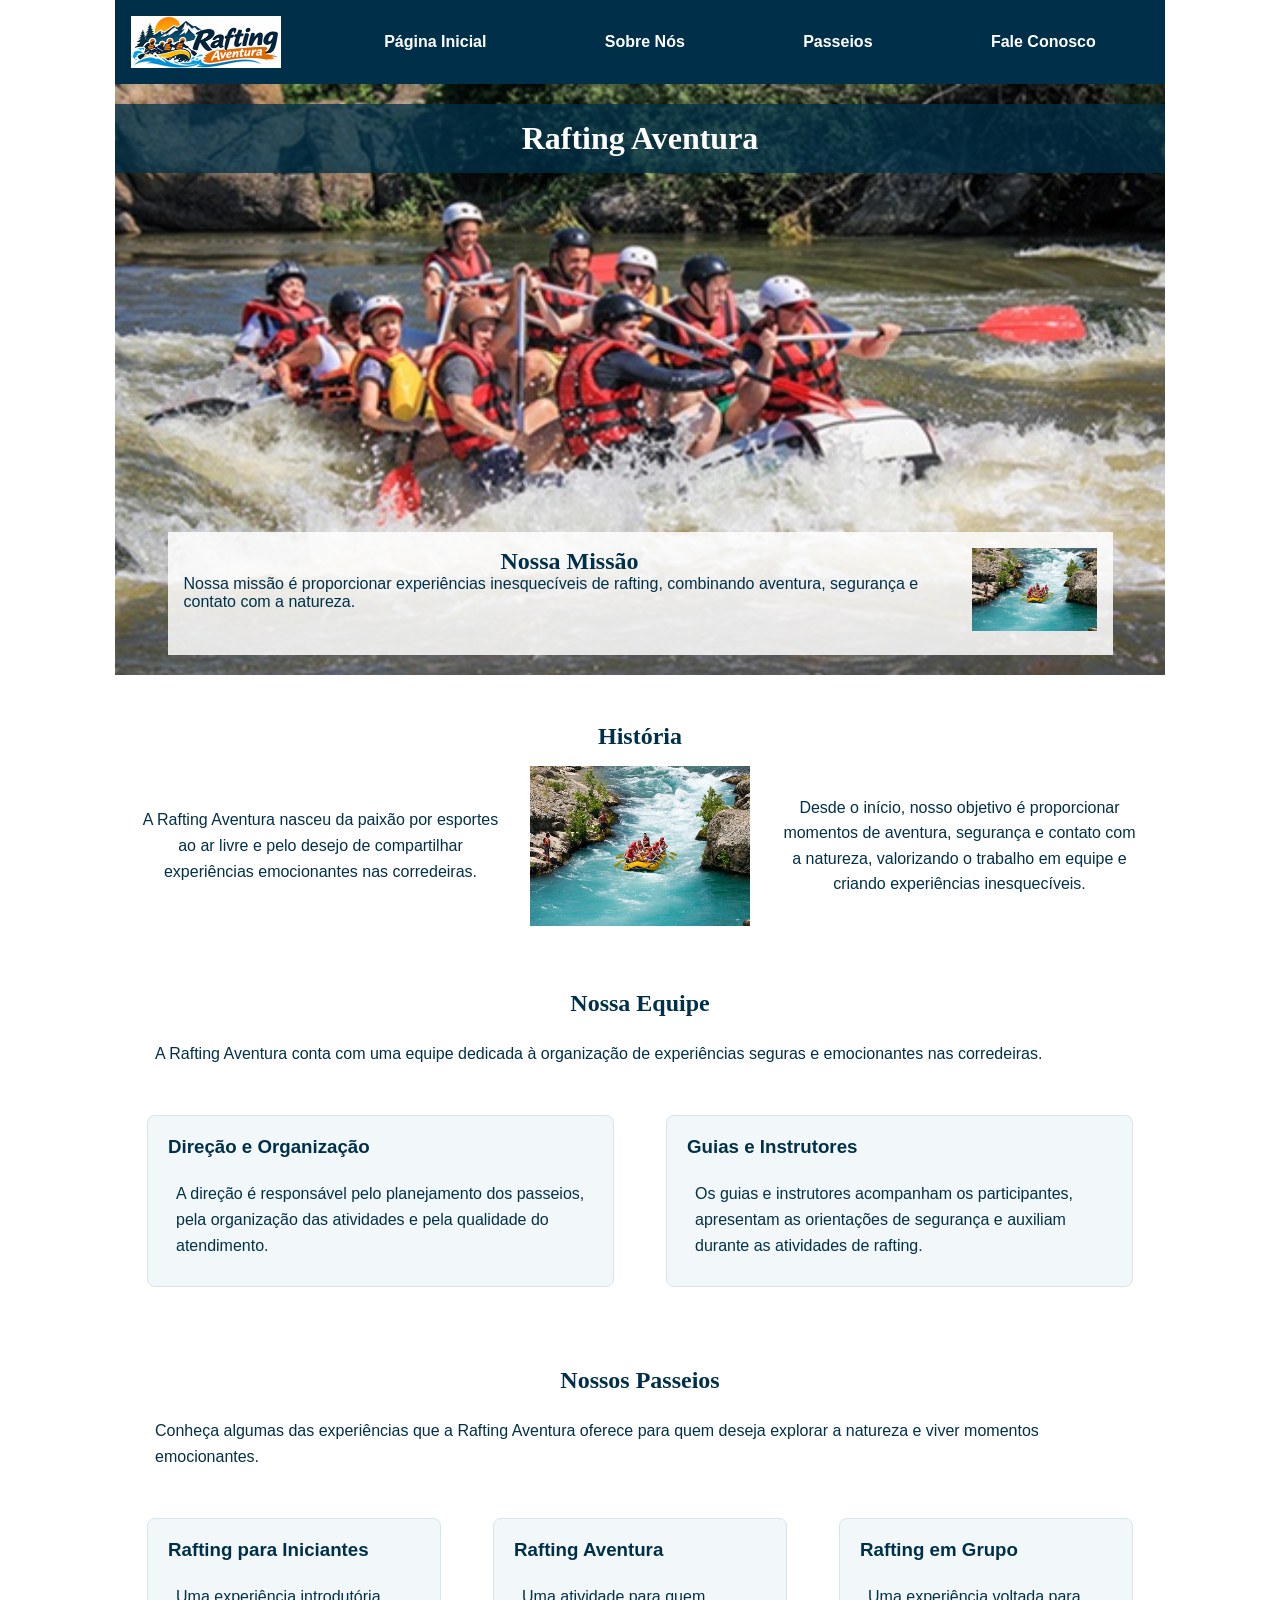
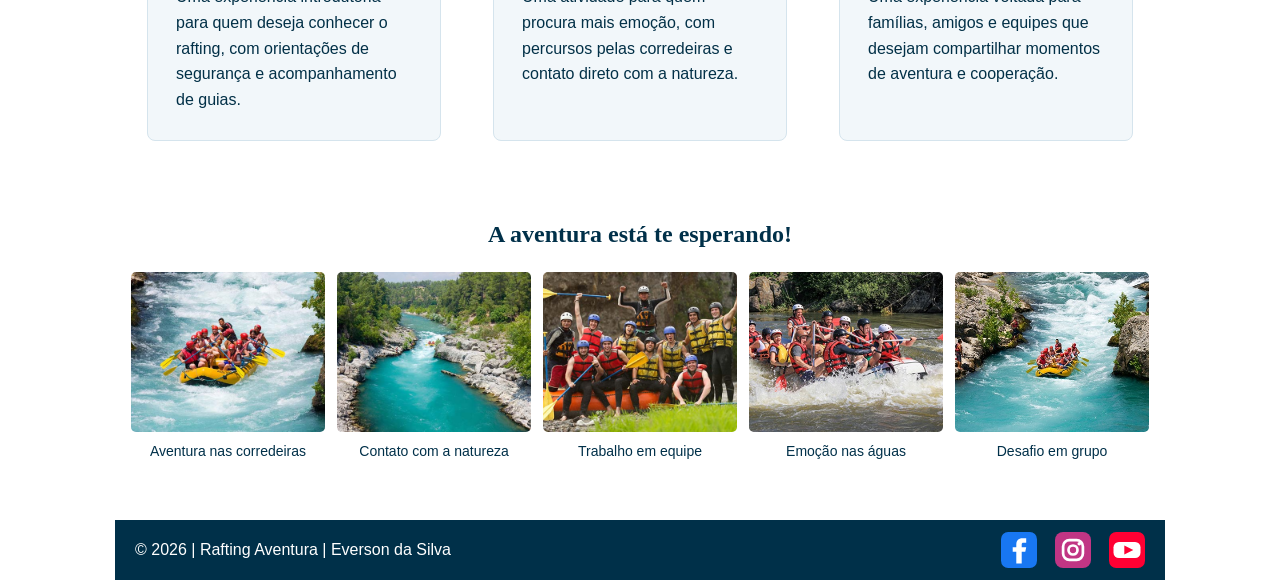
==== commit 6d6d52db: "Corrige estrutura HTML e validacao W3C - Semana 04" ====
--- a/wwr/sobre.html
+++ b/wwr/sobre.html
@@ -1,20 +1,24 @@
 
 <!DOCTYPE html>
 <html lang="pt-BR">
-    
 
 <head>
     <meta charset="UTF-8">
     <meta name="viewport" content="width=device-width, initial-scale=1.0">
-    <meta name="description" content="Conheça nossa empresa de rafting, nossa história e nossa paixão por aventuras nas corredeiras.">
+    <meta name="description"
+          content="Conheça nossa empresa de rafting, nossa história e nossa paixão por aventuras nas corredeiras.">
     <meta name="author" content="Everson da Silva">
+
     <title>Sobre Nós | Rafting Aventura</title>
-    <link rel="stylesheet" href="estilos/rafting.css">
+
+    <link rel="stylesheet" href="estilos/rafting.css?v=4">
 </head>
 
 <body>
 
-    <!-- Cabeçalho -->
+    <!-- =====================================
+         CABEÇALHO
+         ===================================== -->
     <header>
         <img src="imagens/logo-rafting.png"
              alt="Logotipo da empresa Rafting Aventura"
@@ -28,54 +32,70 @@
         </nav>
     </header>
 
+    <!-- =====================================
+         CONTEÚDO PRINCIPAL
+         ===================================== -->
     <main>
 
         <!-- Imagem principal e missão -->
         <div class="hero">
+
             <img src="imagens/rafting10_1024.jpg"
                  alt="Equipe de rafting navegando pelas corredeiras de um rio">
 
             <h1>Rafting Aventura</h1>
 
             <article>
+
                 <img src="imagens/rafting65_600.jpg"
                      alt="Grupo de pessoas aproveitando uma aventura de rafting">
+
+                <h2>Nossa Missão</h2>
 
                 <p>
                     Nossa missão é proporcionar experiências
                     inesquecíveis de rafting, combinando aventura,
                     segurança e contato com a natureza.
                 </p>
+
             </article>
+
         </div>
 
-        
-<!-- Primeira seção: História -->
-<section class="historia">
-    <h2>História</h2>
-
-    <div class="historia-conteudo">
-        <p>
-            A Rafting Aventura nasceu da paixão por esportes
-            ao ar livre e pelo desejo de compartilhar experiências
-            emocionantes nas corredeiras.
-        </p>
-
-        <img src="imagens/rafting65_600.jpg"
-             alt="Participantes de uma aventura de rafting">
-
-        <p>
-            Desde o início, nosso objetivo é proporcionar
-            momentos de aventura, segurança e contato com
-            a natureza, valorizando o trabalho em equipe
-            e criando experiências inesquecíveis.
-        </p>
-    </div>
-</section>
-
-
-        <!-- Nossa Equipe -->
+        <!-- =====================================
+             PRIMEIRA SEÇÃO: HISTÓRIA
+             ===================================== -->
+        <section class="historia">
+
+            <h2>História</h2>
+
+            <div class="historia-conteudo">
+
+                <p>
+                    A Rafting Aventura nasceu da paixão por esportes
+                    ao ar livre e pelo desejo de compartilhar experiências
+                    emocionantes nas corredeiras.
+                </p>
+
+                <img src="imagens/rafting65_600.jpg"
+                     alt="Participantes de uma aventura de rafting">
+
+                <p>
+                    Desde o início, nosso objetivo é proporcionar
+                    momentos de aventura, segurança e contato com
+                    a natureza, valorizando o trabalho em equipe
+                    e criando experiências inesquecíveis.
+                </p>
+
+            </div>
+
+        </section>
+
+        <!-- =====================================
+             NOSSA EQUIPE
+             ===================================== -->
         <div class="equipe">
+
             <h2>Nossa Equipe</h2>
 
             <p>
@@ -87,6 +107,7 @@
             <div class="equipe-conteudo">
 
                 <article>
+
                     <h3>Direção e Organização</h3>
 
                     <p>
@@ -94,9 +115,11 @@
                         dos passeios, pela organização das atividades
                         e pela qualidade do atendimento.
                     </p>
-                </article>
-
-                <article>
+
+                </article>
+
+                <article>
+
                     <h3>Guias e Instrutores</h3>
 
                     <p>
@@ -105,13 +128,18 @@
                         de segurança e auxiliam durante as
                         atividades de rafting.
                     </p>
+
                 </article>
 
             </div>
+
         </div>
 
-        <!-- Resumo dos Passeios -->
+        <!-- =====================================
+             NOSSOS PASSEIOS
+             ===================================== -->
         <div class="passeios">
+
             <h2>Nossos Passeios</h2>
 
             <p>
@@ -123,6 +151,7 @@
             <div class="passeios-conteudo">
 
                 <article>
+
                     <h3>Rafting para Iniciantes</h3>
 
                     <p>
@@ -130,9 +159,11 @@
                         deseja conhecer o rafting, com orientações
                         de segurança e acompanhamento de guias.
                     </p>
-                </article>
-
-                <article>
+
+                </article>
+
+                <article>
+
                     <h3>Rafting Aventura</h3>
 
                     <p>
@@ -140,9 +171,11 @@
                         emoção, com percursos pelas corredeiras
                         e contato direto com a natureza.
                     </p>
-                </article>
-
-                <article>
+
+                </article>
+
+                <article>
+
                     <h3>Rafting em Grupo</h3>
 
                     <p>
@@ -150,88 +183,128 @@
                         amigos e equipes que desejam compartilhar
                         momentos de aventura e cooperação.
                     </p>
+
                 </article>
 
             </div>
+
         </div>
 
-        
-<!-- Segunda seção: Galeria de aventuras -->
-<section>
-    <h2>A aventura está te esperando!</h2>
-
-    <div class="galeria">
-
-        <figure>
-            <img src="imagens/rafting53_600.jpg"
-                 alt="Equipe praticando rafting nas corredeiras">
-            <figcaption>
-                Aventura nas corredeiras
-            </figcaption>
-        </figure>
-
-        <figure>
-            <img src="imagens/rafting58_600.jpg"
-                 alt="Paisagem natural de um rio para rafting">
-            <figcaption>
-                Contato com a natureza
-            </figcaption>
-        </figure>
-
-        <figure>
-            <img src="imagens/rafting59_600.jpg"
-                 alt="Equipe reunida em uma atividade de rafting">
-            <figcaption>
-                Trabalho em equipe
-            </figcaption>
-        </figure>
-
-        <figure>
-            <img src="imagens/rafting10_1024.jpg"
-                 alt="Bote de rafting navegando por um rio">
-            <figcaption>
-                Emoção nas águas
-            </figcaption>
-        </figure>
-
-        <figure>
-            <img src="imagens/rafting65_600.jpg"
-                 alt="Grupo participando de uma aventura de rafting">
-            <figcaption>
-                Desafio em grupo
-            </figcaption>
-        </figure>
-
-    </div>
-</section>
-
-    <!-- Rodapé -->
+        <!-- =====================================
+             SEGUNDA SEÇÃO: GALERIA
+             ===================================== -->
+        <section>
+
+            <h2>A aventura está te esperando!</h2>
+
+            <div class="galeria">
+
+                <!-- Imagem 1 -->
+                <figure>
+
+                    <img src="imagens/rafting53_600.jpg"
+                         alt="Equipe praticando rafting nas corredeiras">
+
+                    <figcaption>
+                        Aventura nas corredeiras
+                    </figcaption>
+
+                </figure>
+
+                <!-- Imagem 2 -->
+                <figure>
+
+                    <img src="imagens/rafting58_600.jpg"
+                         alt="Paisagem natural de um rio para rafting">
+
+                    <figcaption>
+                        Contato com a natureza
+                    </figcaption>
+
+                </figure>
+
+                <!-- Imagem 3 -->
+                <figure>
+
+                    <img src="imagens/rafting59_600.jpg"
+                         alt="Equipe reunida em uma atividade de rafting">
+
+                    <figcaption>
+                        Trabalho em equipe
+                    </figcaption>
+
+                </figure>
+
+                <!-- Imagem 4 -->
+                <figure>
+
+                    <img src="imagens/rafting10_1024.jpg"
+                         alt="Bote de rafting navegando por um rio">
+
+                    <figcaption>
+                        Emoção nas águas
+                    </figcaption>
+
+                </figure>
+
+                <!-- Imagem 5 -->
+                <figure>
+
+                    <img src="imagens/rafting65_600.jpg"
+                         alt="Grupo participando de uma aventura de rafting">
+
+                    <figcaption>
+                        Desafio em grupo
+                    </figcaption>
+
+                </figure>
+
+            </div>
+
+        </section>
+
+    </main>
+
+    <!-- =====================================
+         RODAPÉ
+         ===================================== -->
     <footer>
-        <p>&copy; 2026 | Rafting Aventura | Everson da Silva</p>
-
-        
-<nav class="redes-sociais">
-    <a href="https://www.facebook.com/"
-       target="_blank"
-       rel="noopener noreferrer">
-        <img src="imagens/facebook.svg"
-             alt="Facebook">
-    </a>
-
-    <a href="https://www.instagram.com/"
-       target="_blank"
-       rel="noopener noreferrer">
-        <img src="imagens/instagram.svg"
-             alt="Instagram">
-    </a>
-
-    <a href="https://www.youtube.com/"
-       target="_blank"
-       rel="noopener noreferrer">
-        <img src="imagens/youtube.svg"
-             alt="YouTube">
-    </a>
-</nav>
+
+        <p>
+            &copy; 2026 | Rafting Aventura | Everson da Silva
+        </p>
+
+        <nav class="redes-sociais">
+
+            <a href="https://www.facebook.com/"
+               target="_blank"
+               rel="noopener noreferrer">
+
+                <img src="imagens/facebook.svg"
+                     alt="Facebook">
+
+            </a>
+
+            <a href="https://www.instagram.com/"
+               target="_blank"
+               rel="noopener noreferrer">
+
+                <img src="imagens/instagram.svg"
+                     alt="Instagram">
+
+            </a>
+
+            <a href="https://www.youtube.com/"
+               target="_blank"
+               rel="noopener noreferrer">
+
+                <img src="imagens/youtube.svg"
+                     alt="YouTube">
+
+            </a>
+
+        </nav>
+
     </footer>
 
 </body>
